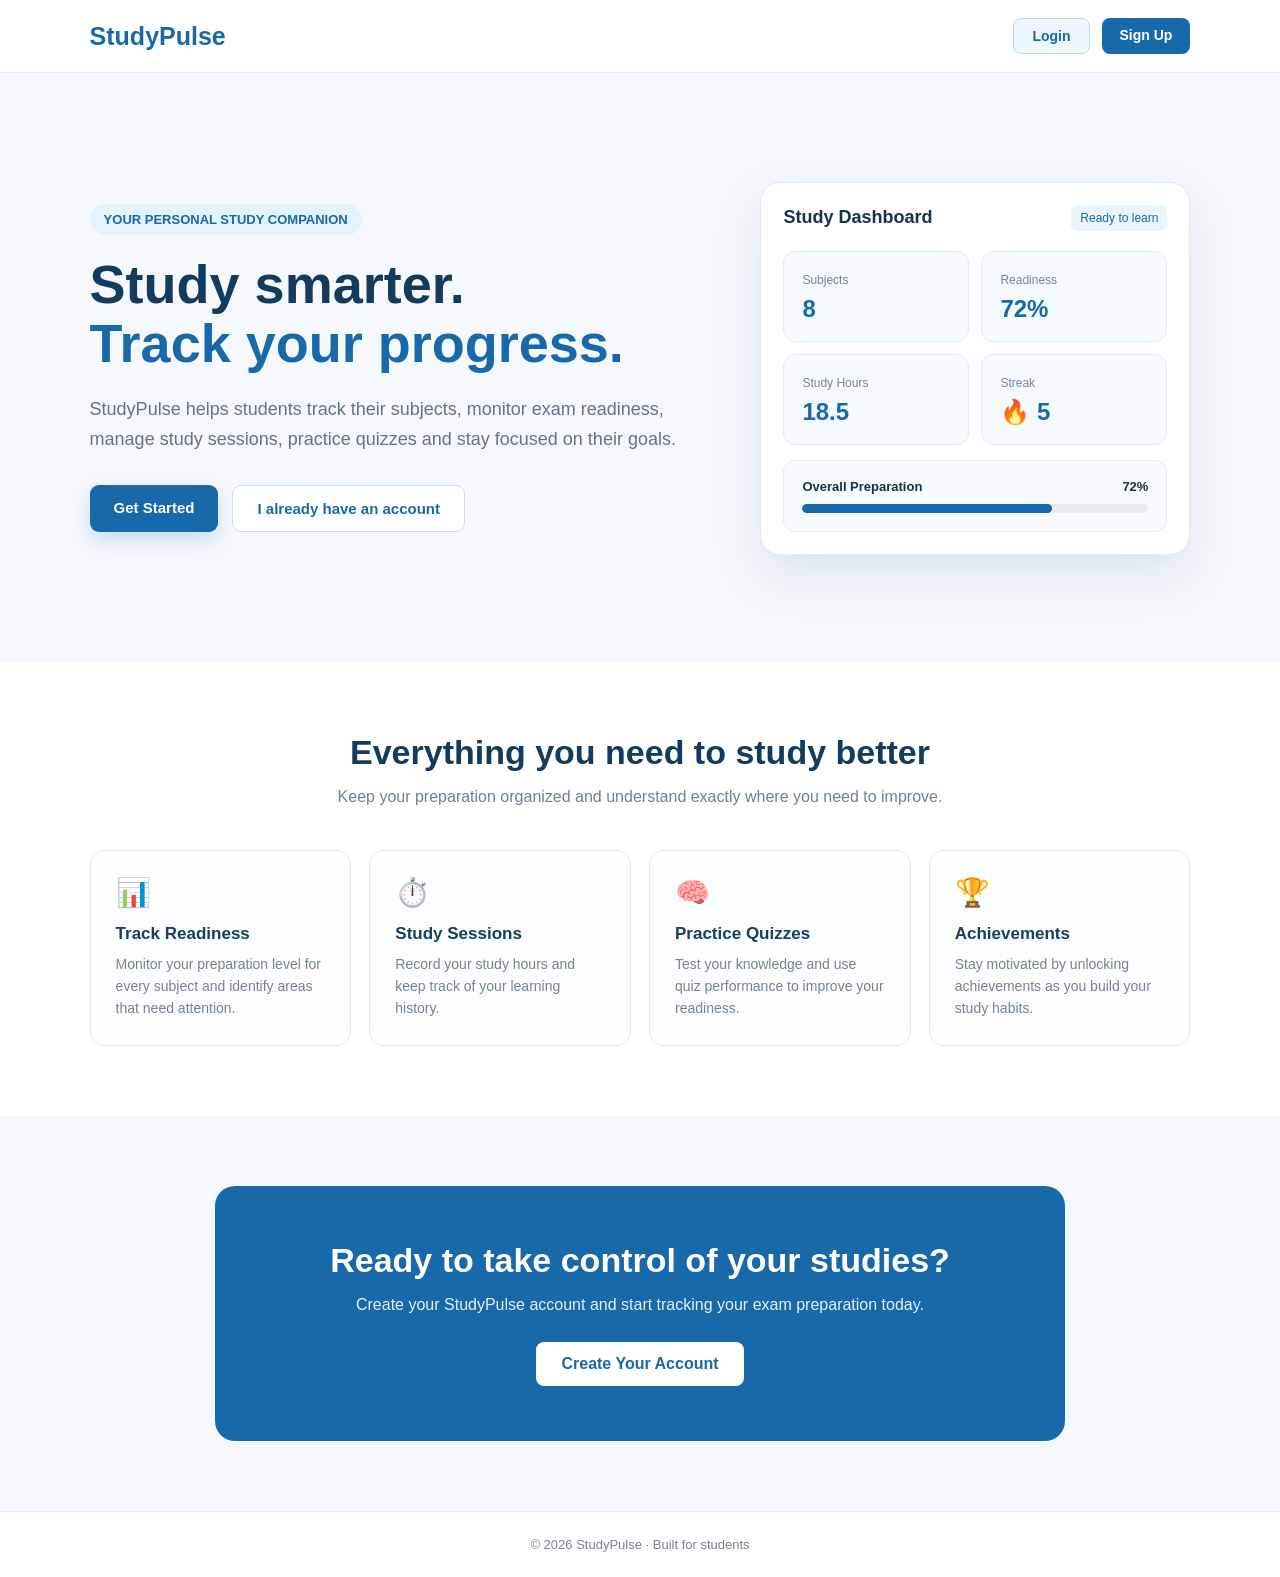
==== frontend/home.html @ 1348019b "Initial REVIORA project" ====
<!DOCTYPE html>
<html lang="en">
<head>
    <meta charset="UTF-8">
    <meta name="viewport" content="width=device-width, initial-scale=1.0">

    <title>StudyPulse | Study Smarter</title>

    <style>
        * {
            margin: 0;
            padding: 0;
            box-sizing: border-box;
        }

        body {
            font-family: Arial, sans-serif;
            background: #f5f9fd;
            color: #16324f;
        }

        /* NAVBAR */

        .navbar {
            width: 100%;
            background: white;
            border-bottom: 1px solid #e2edf5;
            padding: 18px 7%;
            display: flex;
            justify-content: space-between;
            align-items: center;
        }

        .logo {
            font-size: 25px;
            font-weight: 800;
            color: #1769aa;
        }

        .nav-buttons {
            display: flex;
            gap: 12px;
        }

        .nav-buttons a {
            text-decoration: none;
            padding: 9px 18px;
            border-radius: 8px;
            font-size: 14px;
            font-weight: 700;
        }

        .login-btn {
            color: #1769aa;
            border: 1px solid #bcd9ed;
            background: #eef7fd;
        }

        .signup-btn {
            color: white;
            background: #1769aa;
        }

        .nav-buttons a:hover {
            transform: translateY(-1px);
        }

        /* HERO */

        .hero {
            min-height: 590px;
            padding: 80px 7%;
            display: flex;
            align-items: center;
            justify-content: space-between;
            gap: 50px;
        }

        .hero-content {
            max-width: 590px;
        }

        .tag {
            display: inline-block;
            background: #e4f2fc;
            color: #1769aa;
            padding: 8px 14px;
            border-radius: 20px;
            font-size: 13px;
            font-weight: 700;
            margin-bottom: 20px;
        }

        .hero h1 {
            font-size: 54px;
            line-height: 1.1;
            margin-bottom: 20px;
            color: #123b5d;
        }

        .hero h1 span {
            color: #1769aa;
        }

        .hero p {
            font-size: 18px;
            line-height: 1.7;
            color: #60758a;
            margin-bottom: 30px;
        }

        .hero-buttons {
            display: flex;
            gap: 14px;
        }

        .primary-btn,
        .secondary-btn {
            text-decoration: none;
            padding: 14px 24px;
            border-radius: 9px;
            font-weight: 700;
            font-size: 15px;
            display: inline-block;
        }

        .primary-btn {
            background: #1769aa;
            color: white;
            box-shadow: 0 8px 20px rgba(23, 105, 170, 0.2);
        }

        .secondary-btn {
            background: white;
            color: #1769aa;
            border: 1px solid #c5dfef;
        }

        .primary-btn:hover,
        .secondary-btn:hover {
            transform: translateY(-2px);
        }

        /* DASHBOARD PREVIEW */

        .preview {
            width: 430px;
            background: white;
            border: 1px solid #dceaf4;
            border-radius: 20px;
            padding: 22px;
            box-shadow: 0 20px 50px rgba(35, 83, 120, 0.12);
        }

        .preview-header {
            display: flex;
            justify-content: space-between;
            align-items: center;
            margin-bottom: 20px;
        }

        .preview-header strong {
            font-size: 18px;
        }

        .preview-header span {
            font-size: 12px;
            color: #1769aa;
            background: #e9f5fd;
            padding: 6px 9px;
            border-radius: 6px;
        }

        .stats {
            display: grid;
            grid-template-columns: repeat(2, 1fr);
            gap: 12px;
        }

        .stat-card {
            padding: 18px;
            background: #f5faff;
            border: 1px solid #e1edf5;
            border-radius: 12px;
        }

        .stat-card small {
            color: #72869a;
            font-size: 12px;
        }

        .stat-card h3 {
            margin-top: 7px;
            font-size: 24px;
            color: #1769aa;
        }

        .progress-box {
            margin-top: 15px;
            padding: 18px;
            border-radius: 12px;
            background: #f8fbfe;
            border: 1px solid #e1edf5;
        }

        .progress-top {
            display: flex;
            justify-content: space-between;
            margin-bottom: 10px;
            font-size: 13px;
            font-weight: 700;
        }

        .progress-bar {
            height: 9px;
            background: #e5edf3;
            border-radius: 10px;
            overflow: hidden;
        }

        .progress-fill {
            height: 100%;
            width: 72%;
            background: #1769aa;
            border-radius: 10px;
        }

        /* FEATURES */

        .features-section {
            background: white;
            padding: 70px 7%;
        }

        .section-heading {
            text-align: center;
            max-width: 650px;
            margin: auto;
        }

        .section-heading h2 {
            font-size: 34px;
            color: #123b5d;
            margin-bottom: 12px;
        }

        .section-heading p {
            color: #6d8193;
            line-height: 1.6;
        }

        .features {
            margin-top: 40px;
            display: grid;
            grid-template-columns: repeat(4, 1fr);
            gap: 18px;
        }

        .feature-card {
            padding: 25px;
            border: 1px solid #e0ebf3;
            border-radius: 14px;
            background: #fbfdff;
            transition: 0.2s;
        }

        .feature-card:hover {
            transform: translateY(-4px);
            box-shadow: 0 12px 25px rgba(35, 83, 120, 0.08);
        }

        .feature-icon {
            font-size: 28px;
            margin-bottom: 15px;
        }

        .feature-card h3 {
            font-size: 17px;
            margin-bottom: 9px;
            color: #173f5f;
        }

        .feature-card p {
            color: #718496;
            font-size: 14px;
            line-height: 1.6;
        }

        /* CTA */

        .cta {
            padding: 70px 7%;
            text-align: center;
        }

        .cta-box {
            max-width: 850px;
            margin: auto;
            background: #1769aa;
            color: white;
            padding: 55px 30px;
            border-radius: 20px;
        }

        .cta-box h2 {
            font-size: 34px;
            margin-bottom: 12px;
        }

        .cta-box p {
            opacity: 0.9;
            margin-bottom: 25px;
            line-height: 1.6;
        }

        .cta-box a {
            display: inline-block;
            text-decoration: none;
            background: white;
            color: #1769aa;
            padding: 13px 25px;
            border-radius: 8px;
            font-weight: 700;
        }

        /* FOOTER */

        footer {
            background: white;
            border-top: 1px solid #e2edf5;
            padding: 25px 7%;
            text-align: center;
            color: #718496;
            font-size: 13px;
        }

        /* MOBILE */

        @media (max-width: 850px) {
            .hero {
                flex-direction: column;
                text-align: center;
                padding-top: 55px;
            }

            .hero-buttons {
                justify-content: center;
            }

            .preview {
                width: 100%;
                max-width: 500px;
            }

            .features {
                grid-template-columns: repeat(2, 1fr);
            }
        }

        @media (max-width: 550px) {
            .navbar {
                padding: 15px 5%;
            }

            .logo {
                font-size: 21px;
            }

            .nav-buttons a {
                padding: 8px 11px;
                font-size: 12px;
            }

            .hero {
                padding: 50px 5%;
                min-height: auto;
            }

            .hero h1 {
                font-size: 39px;
            }

            .hero p {
                font-size: 15px;
            }

            .hero-buttons {
                flex-direction: column;
            }

            .primary-btn,
            .secondary-btn {
                width: 100%;
            }

            .preview {
                padding: 16px;
            }

            .features-section,
            .cta {
                padding: 50px 5%;
            }

            .features {
                grid-template-columns: 1fr;
            }

            .section-heading h2,
            .cta-box h2 {
                font-size: 28px;
            }
        }
    </style>
</head>

<body>

    <!-- NAVBAR -->

    <nav class="navbar">
        <div class="logo">StudyPulse</div>

        <div class="nav-buttons">
            <a href="login.html" class="login-btn">Login</a>
            <a href="signup.html" class="signup-btn">Sign Up</a>
        </div>
    </nav>


    <!-- HERO SECTION -->

    <section class="hero">

        <div class="hero-content">

            <div class="tag">YOUR PERSONAL STUDY COMPANION</div>

            <h1>
                Study smarter.<br>
                <span>Track your progress.</span>
            </h1>

            <p>
                StudyPulse helps students track their subjects,
                monitor exam readiness, manage study sessions,
                practice quizzes and stay focused on their goals.
            </p>

            <div class="hero-buttons">
                <a href="signup.html" class="primary-btn">
                    Get Started
                </a>

                <a href="login.html" class="secondary-btn">
                    I already have an account
                </a>
            </div>

        </div>


        <!-- DASHBOARD PREVIEW -->

        <div class="preview">

            <div class="preview-header">
                <strong>Study Dashboard</strong>
                <span>Ready to learn</span>
            </div>

            <div class="stats">

                <div class="stat-card">
                    <small>Subjects</small>
                    <h3>8</h3>
                </div>

                <div class="stat-card">
                    <small>Readiness</small>
                    <h3>72%</h3>
                </div>

                <div class="stat-card">
                    <small>Study Hours</small>
                    <h3>18.5</h3>
                </div>

                <div class="stat-card">
                    <small>Streak</small>
                    <h3>🔥 5</h3>
                </div>

            </div>

            <div class="progress-box">

                <div class="progress-top">
                    <span>Overall Preparation</span>
                    <span>72%</span>
                </div>

                <div class="progress-bar">
                    <div class="progress-fill"></div>
                </div>

            </div>

        </div>

    </section>


    <!-- FEATURES -->

    <section class="features-section">

        <div class="section-heading">

            <h2>Everything you need to study better</h2>

            <p>
                Keep your preparation organized and understand
                exactly where you need to improve.
            </p>

        </div>


        <div class="features">

            <div class="feature-card">
                <div class="feature-icon">📊</div>
                <h3>Track Readiness</h3>
                <p>
                    Monitor your preparation level for every subject
                    and identify areas that need attention.
                </p>
            </div>

            <div class="feature-card">
                <div class="feature-icon">⏱️</div>
                <h3>Study Sessions</h3>
                <p>
                    Record your study hours and keep track of your
                    learning history.
                </p>
            </div>

            <div class="feature-card">
                <div class="feature-icon">🧠</div>
                <h3>Practice Quizzes</h3>
                <p>
                    Test your knowledge and use quiz performance
                    to improve your readiness.
                </p>
            </div>

            <div class="feature-card">
                <div class="feature-icon">🏆</div>
                <h3>Achievements</h3>
                <p>
                    Stay motivated by unlocking achievements as
                    you build your study habits.
                </p>
            </div>

        </div>

    </section>


    <!-- CTA -->

    <section class="cta">

        <div class="cta-box">

            <h2>Ready to take control of your studies?</h2>

            <p>
                Create your StudyPulse account and start tracking
                your exam preparation today.
            </p>

            <a href="signup.html">Create Your Account</a>

        </div>

    </section>


    <!-- FOOTER -->

    <footer>
        © 2026 StudyPulse · Built for students
    </footer>

</body>
</html>
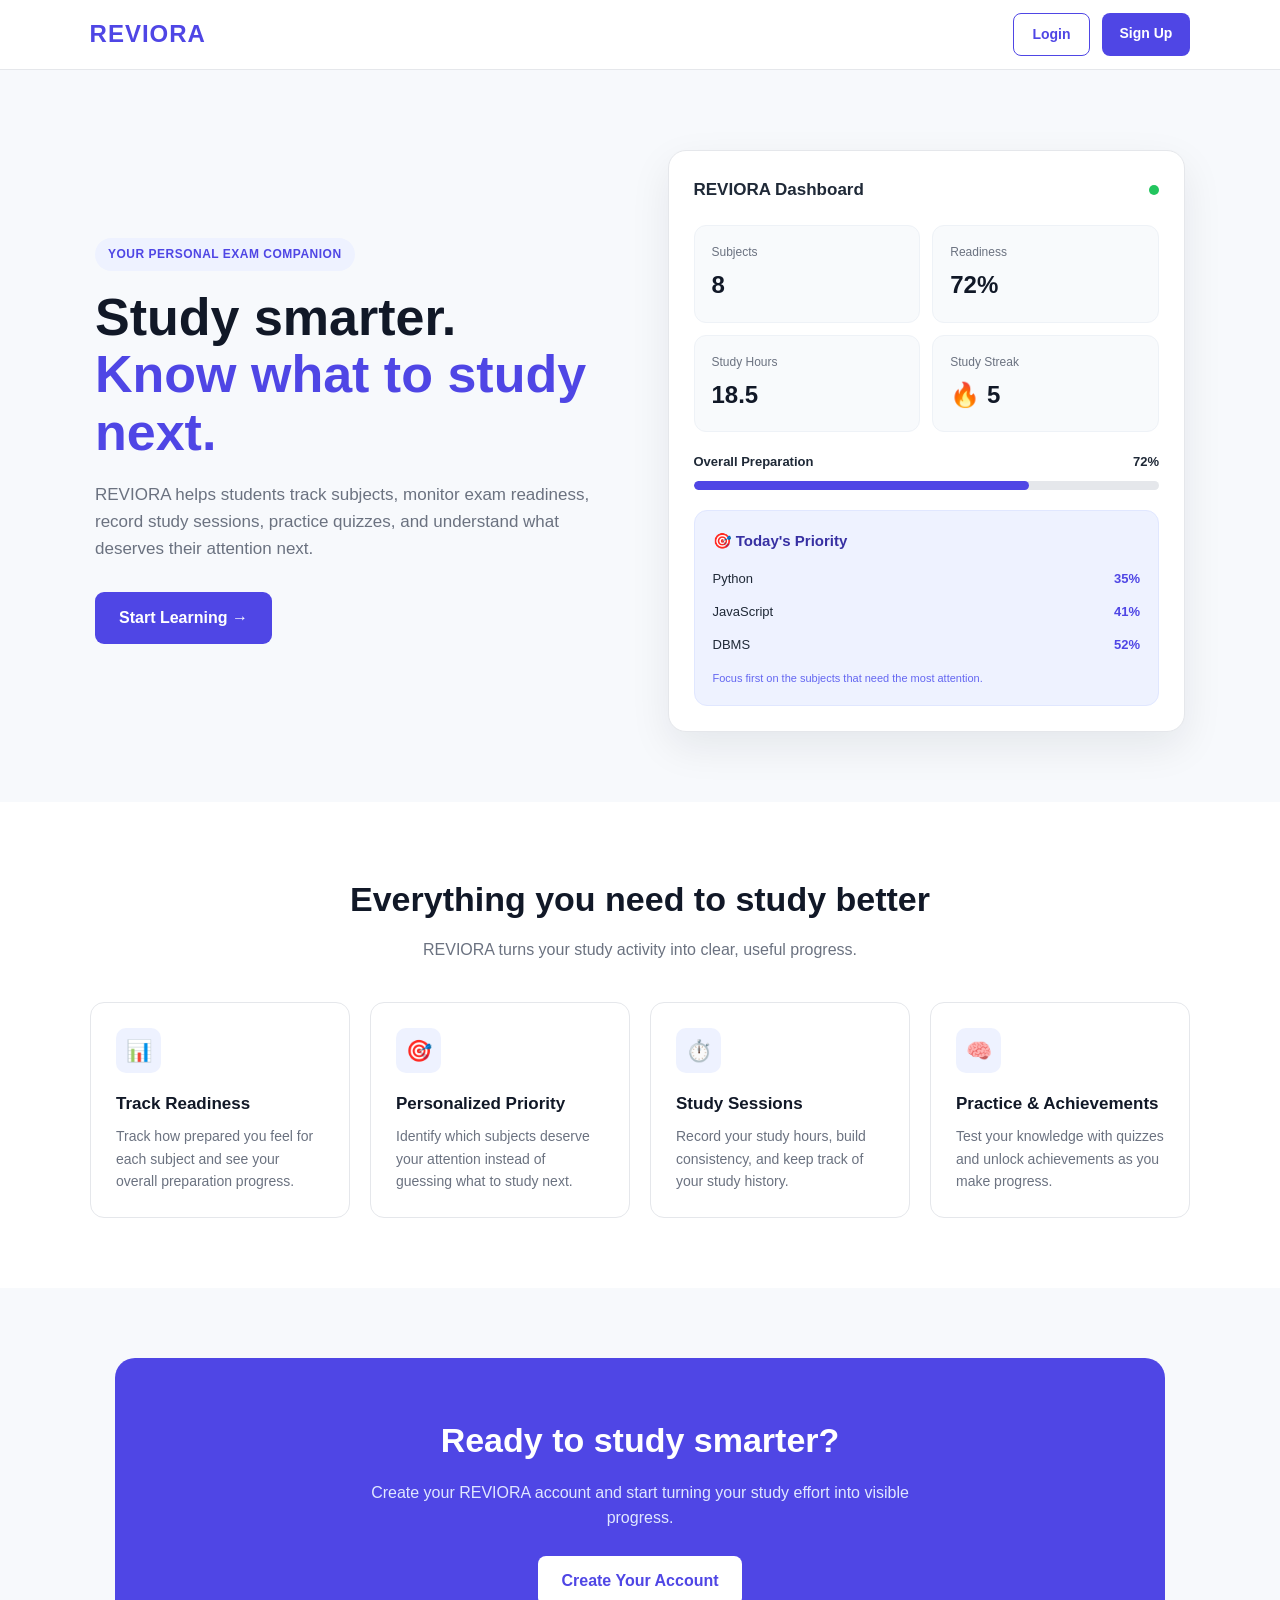
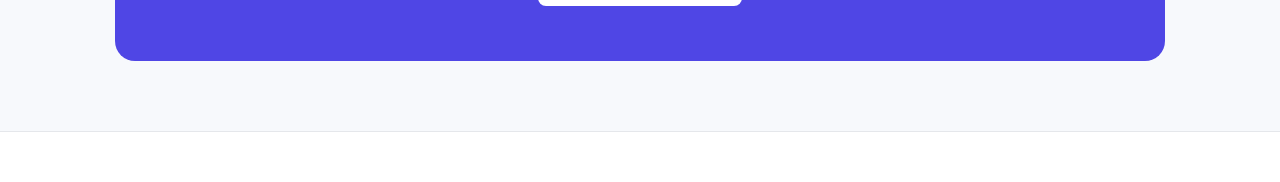
==== commit ce44978c: "Update REVIORA branding and README" ====
--- a/frontend/home.html
+++ b/frontend/home.html
@@ -1,12 +1,14 @@
 <!DOCTYPE html>
 <html lang="en">
+
 <head>
     <meta charset="UTF-8">
     <meta name="viewport" content="width=device-width, initial-scale=1.0">
 
-    <title>StudyPulse | Study Smarter</title>
+    <title>REVIORA | Study Smarter</title>
 
     <style>
+
         * {
             margin: 0;
             padding: 0;
@@ -15,26 +17,29 @@
 
         body {
             font-family: Arial, sans-serif;
-            background: #f5f9fd;
-            color: #16324f;
-        }
-
-        /* NAVBAR */
-
-        .navbar {
-            width: 100%;
+            background: #f7f9fc;
+            color: #1f2937;
+            line-height: 1.6;
+        }
+        
+        nav {
+            height: 70px;
             background: white;
-            border-bottom: 1px solid #e2edf5;
-            padding: 18px 7%;
             display: flex;
+            align-items: center;
             justify-content: space-between;
-            align-items: center;
+            padding: 0 7%;
+            border-bottom: 1px solid #e5e7eb;
+            position: sticky;
+            top: 0;
+            z-index: 100;
         }
 
         .logo {
-            font-size: 25px;
+            font-size: 24px;
             font-weight: 800;
-            color: #1769aa;
+            color: #4f46e5;
+            letter-spacing: 1px;
         }
 
         .nav-buttons {
@@ -47,185 +52,192 @@
             padding: 9px 18px;
             border-radius: 8px;
             font-size: 14px;
-            font-weight: 700;
+            font-weight: 600;
+            transition: 0.2s;
         }
 
         .login-btn {
-            color: #1769aa;
-            border: 1px solid #bcd9ed;
-            background: #eef7fd;
+            color: #4f46e5;
+            border: 1px solid #4f46e5;
+            background: white;
+        }
+
+        .login-btn:hover {
+            background: #eef2ff;
         }
 
         .signup-btn {
             color: white;
-            background: #1769aa;
-        }
-
-        .nav-buttons a:hover {
-            transform: translateY(-1px);
-        }
-
-        /* HERO */
+            background: #4f46e5;
+        }
+
+        .signup-btn:hover {
+            background: #4338ca;
+        }
 
         .hero {
-            min-height: 590px;
-            padding: 80px 7%;
-            display: flex;
+            max-width: 1150px;
+            margin: auto;
+            padding: 80px 30px 70px;
+            display: grid;
+            grid-template-columns: 1fr 1fr;
+            gap: 55px;
             align-items: center;
-            justify-content: space-between;
-            gap: 50px;
-        }
-
-        .hero-content {
-            max-width: 590px;
-        }
-
-        .tag {
+        }
+
+        .hero-tag {
             display: inline-block;
-            background: #e4f2fc;
-            color: #1769aa;
-            padding: 8px 14px;
+            color: #4f46e5;
+            background: #eef2ff;
+            padding: 7px 13px;
             border-radius: 20px;
-            font-size: 13px;
+            font-size: 12px;
             font-weight: 700;
+            letter-spacing: 0.5px;
+            margin-bottom: 18px;
+        }
+
+        .hero h1 {
+            font-size: 52px;
+            line-height: 1.1;
+            color: #111827;
             margin-bottom: 20px;
         }
 
-        .hero h1 {
-            font-size: 54px;
-            line-height: 1.1;
-            margin-bottom: 20px;
-            color: #123b5d;
-        }
-
         .hero h1 span {
-            color: #1769aa;
-        }
-
-        .hero p {
-            font-size: 18px;
-            line-height: 1.7;
-            color: #60758a;
+            color: #4f46e5;
+        }
+
+        .hero-text {
+            font-size: 17px;
+            color: #6b7280;
+            max-width: 540px;
             margin-bottom: 30px;
         }
 
-        .hero-buttons {
-            display: flex;
-            gap: 14px;
-        }
-
-        .primary-btn,
-        .secondary-btn {
+        .hero-button {
+            display: inline-block;
             text-decoration: none;
-            padding: 14px 24px;
+            background: #4f46e5;
+            color: white;
+            padding: 13px 24px;
             border-radius: 9px;
             font-weight: 700;
-            font-size: 15px;
-            display: inline-block;
-        }
-
-        .primary-btn {
-            background: #1769aa;
-            color: white;
-            box-shadow: 0 8px 20px rgba(23, 105, 170, 0.2);
-        }
-
-        .secondary-btn {
+            transition: 0.2s;
+        }
+
+        .hero-button:hover {
+            background: #4338ca;
+            transform: translateY(-2px);
+        }
+
+        .dashboard-preview {
             background: white;
-            color: #1769aa;
-            border: 1px solid #c5dfef;
-        }
-
-        .primary-btn:hover,
-        .secondary-btn:hover {
-            transform: translateY(-2px);
-        }
-
-        /* DASHBOARD PREVIEW */
-
-        .preview {
-            width: 430px;
-            background: white;
-            border: 1px solid #dceaf4;
-            border-radius: 20px;
-            padding: 22px;
-            box-shadow: 0 20px 50px rgba(35, 83, 120, 0.12);
+            border: 1px solid #e5e7eb;
+            border-radius: 18px;
+            padding: 25px;
+            box-shadow: 0 15px 40px rgba(15, 23, 42, 0.08);
         }
 
         .preview-header {
             display: flex;
             justify-content: space-between;
             align-items: center;
-            margin-bottom: 20px;
+            margin-bottom: 22px;
         }
 
         .preview-header strong {
-            font-size: 18px;
-        }
-
-        .preview-header span {
-            font-size: 12px;
-            color: #1769aa;
-            background: #e9f5fd;
-            padding: 6px 9px;
-            border-radius: 6px;
-        }
-
-        .stats {
+            font-size: 17px;
+        }
+
+        .preview-dot {
+            width: 10px;
+            height: 10px;
+            background: #22c55e;
+            border-radius: 50%;
+        }
+
+        .stats-grid {
             display: grid;
             grid-template-columns: repeat(2, 1fr);
             gap: 12px;
         }
 
         .stat-card {
-            padding: 18px;
-            background: #f5faff;
-            border: 1px solid #e1edf5;
+            padding: 17px;
             border-radius: 12px;
-        }
-
-        .stat-card small {
-            color: #72869a;
+            background: #f8fafc;
+            border: 1px solid #eef2f7;
+        }
+
+        .stat-card p {
+            color: #6b7280;
             font-size: 12px;
+            margin-bottom: 4px;
         }
 
         .stat-card h3 {
-            margin-top: 7px;
             font-size: 24px;
-            color: #1769aa;
-        }
-
-        .progress-box {
-            margin-top: 15px;
-            padding: 18px;
-            border-radius: 12px;
-            background: #f8fbfe;
-            border: 1px solid #e1edf5;
-        }
-
-        .progress-top {
+            color: #111827;
+        }
+
+        .progress-section {
+            margin-top: 20px;
+        }
+
+        .progress-title {
             display: flex;
             justify-content: space-between;
-            margin-bottom: 10px;
+            margin-bottom: 8px;
             font-size: 13px;
-            font-weight: 700;
+            font-weight: 600;
         }
 
         .progress-bar {
             height: 9px;
-            background: #e5edf3;
-            border-radius: 10px;
+            background: #e5e7eb;
+            border-radius: 20px;
             overflow: hidden;
         }
 
         .progress-fill {
             height: 100%;
             width: 72%;
-            background: #1769aa;
-            border-radius: 10px;
-        }
-
-        /* FEATURES */
+            background: #4f46e5;
+            border-radius: 20px;
+        }
+
+        .priority-box {
+            margin-top: 20px;
+            padding: 18px;
+            background: #eef2ff;
+            border-radius: 13px;
+            border: 1px solid #e0e7ff;
+        }
+
+        .priority-box h4 {
+            color: #3730a3;
+            margin-bottom: 10px;
+            font-size: 15px;
+        }
+
+        .priority-item {
+            display: flex;
+            justify-content: space-between;
+            padding: 6px 0;
+            font-size: 13px;
+        }
+
+        .priority-item span:last-child {
+            font-weight: 700;
+            color: #4f46e5;
+        }
+
+        .priority-note {
+            margin-top: 8px;
+            font-size: 11px;
+            color: #6366f1;
+        }
 
         .features-section {
             background: white;
@@ -240,361 +252,478 @@
 
         .section-heading h2 {
             font-size: 34px;
-            color: #123b5d;
-            margin-bottom: 12px;
+            color: #111827;
+            margin-bottom: 10px;
         }
 
         .section-heading p {
-            color: #6d8193;
-            line-height: 1.6;
+            color: #6b7280;
         }
 
         .features {
-            margin-top: 40px;
+            max-width: 1100px;
+            margin: 40px auto 0;
             display: grid;
             grid-template-columns: repeat(4, 1fr);
-            gap: 18px;
+            gap: 20px;
         }
 
         .feature-card {
             padding: 25px;
-            border: 1px solid #e0ebf3;
+            border: 1px solid #e5e7eb;
             border-radius: 14px;
-            background: #fbfdff;
+            background: white;
             transition: 0.2s;
         }
 
         .feature-card:hover {
-            transform: translateY(-4px);
-            box-shadow: 0 12px 25px rgba(35, 83, 120, 0.08);
+            transform: translateY(-5px);
+            box-shadow: 0 10px 25px rgba(15, 23, 42, 0.08);
+            border-color: #c7d2fe;
         }
 
         .feature-icon {
-            font-size: 28px;
-            margin-bottom: 15px;
+            width: 45px;
+            height: 45px;
+            display: flex;
+            align-items: center;
+            justify-content: center;
+            background: #eef2ff;
+            border-radius: 10px;
+            font-size: 21px;
+            margin-bottom: 17px;
         }
 
         .feature-card h3 {
             font-size: 17px;
-            margin-bottom: 9px;
-            color: #173f5f;
+            margin-bottom: 8px;
+            color: #111827;
         }
 
         .feature-card p {
-            color: #718496;
+            color: #6b7280;
             font-size: 14px;
-            line-height: 1.6;
-        }
-
-        /* CTA */
+        }
 
         .cta {
-            padding: 70px 7%;
+            max-width: 1050px;
+            margin: 70px auto;
+            padding: 55px 30px;
             text-align: center;
-        }
-
-        .cta-box {
-            max-width: 850px;
-            margin: auto;
-            background: #1769aa;
+            background: #4f46e5;
+            border-radius: 20px;
             color: white;
-            padding: 55px 30px;
-            border-radius: 20px;
-        }
-
-        .cta-box h2 {
+        }
+
+        .cta h2 {
             font-size: 34px;
             margin-bottom: 12px;
         }
 
-        .cta-box p {
-            opacity: 0.9;
-            margin-bottom: 25px;
-            line-height: 1.6;
-        }
-
-        .cta-box a {
+        .cta p {
+            max-width: 600px;
+            margin: 0 auto 25px;
+            color: #e0e7ff;
+        }
+
+        .cta a {
             display: inline-block;
+            background: white;
+            color: #4f46e5;
             text-decoration: none;
-            background: white;
-            color: #1769aa;
-            padding: 13px 25px;
+            padding: 12px 23px;
             border-radius: 8px;
             font-weight: 700;
-        }
-
-        /* FOOTER */
+            transition: 0.2s;
+        }
+
+        .cta a:hover {
+            background: #eef2ff;
+        }
 
         footer {
             background: white;
-            border-top: 1px solid #e2edf5;
-            padding: 25px 7%;
+            border-top: 1px solid #e5e7eb;
             text-align: center;
-            color: #718496;
+            padding: 25px;
+            color: #6b7280;
             font-size: 13px;
         }
 
-        /* MOBILE */
-
-        @media (max-width: 850px) {
+        @media (max-width: 950px) {
+
             .hero {
-                flex-direction: column;
+                grid-template-columns: 1fr;
                 text-align: center;
-                padding-top: 55px;
-            }
-
-            .hero-buttons {
-                justify-content: center;
-            }
-
-            .preview {
+            }
+
+            .hero-text {
+                margin-left: auto;
+                margin-right: auto;
+            }
+
+            .dashboard-preview {
+                max-width: 600px;
                 width: 100%;
-                max-width: 500px;
+                margin: auto;
             }
 
             .features {
                 grid-template-columns: repeat(2, 1fr);
             }
-        }
-
-        @media (max-width: 550px) {
-            .navbar {
-                padding: 15px 5%;
+
+        }
+
+        @media (max-width: 600px) {
+
+            nav {
+                padding: 0 20px;
             }
 
             .logo {
                 font-size: 21px;
             }
 
+            .nav-buttons {
+                gap: 6px;
+            }
+
             .nav-buttons a {
-                padding: 8px 11px;
+                padding: 8px 12px;
                 font-size: 12px;
             }
 
             .hero {
-                padding: 50px 5%;
-                min-height: auto;
+                padding: 55px 20px;
+                gap: 35px;
             }
 
             .hero h1 {
-                font-size: 39px;
-            }
-
-            .hero p {
+                font-size: 40px;
+            }
+
+            .hero-text {
                 font-size: 15px;
             }
 
-            .hero-buttons {
-                flex-direction: column;
-            }
-
-            .primary-btn,
-            .secondary-btn {
-                width: 100%;
-            }
-
-            .preview {
-                padding: 16px;
-            }
-
-            .features-section,
-            .cta {
-                padding: 50px 5%;
+            .dashboard-preview {
+                padding: 18px;
+            }
+
+            .stats-grid {
+                gap: 8px;
+            }
+
+            .stat-card {
+                padding: 13px;
+            }
+
+            .stat-card h3 {
+                font-size: 20px;
+            }
+
+            .features-section {
+                padding: 55px 20px;
+            }
+
+            .section-heading h2 {
+                font-size: 28px;
             }
 
             .features {
                 grid-template-columns: 1fr;
-            }
-
-            .section-heading h2,
-            .cta-box h2 {
+                margin-top: 30px;
+            }
+
+            .cta {
+                margin: 50px 20px;
+                padding: 40px 20px;
+            }
+
+            .cta h2 {
                 font-size: 28px;
             }
-        }
+
+        }
+
+        @media (max-width: 400px) {
+
+            .hero h1 {
+                font-size: 35px;
+            }
+
+            .nav-buttons a {
+                padding: 7px 9px;
+            }
+
+            .stats-grid {
+                grid-template-columns: 1fr 1fr;
+            }
+
+            .priority-item {
+                font-size: 12px;
+            }
+
+        }
+
     </style>
 </head>
 
 <body>
 
-    <!-- NAVBAR -->
-
-    <nav class="navbar">
-        <div class="logo">StudyPulse</div>
+    <nav>
+
+        <div class="logo">
+            REVIORA
+        </div>
 
         <div class="nav-buttons">
-            <a href="login.html" class="login-btn">Login</a>
-            <a href="signup.html" class="signup-btn">Sign Up</a>
+
+            <a href="login.html" class="login-btn">
+                Login
+            </a>
+
+            <a href="signup.html" class="signup-btn">
+                Sign Up
+            </a>
+
         </div>
+
     </nav>
 
-
-    <!-- HERO SECTION -->
-
-    <section class="hero">
-
-        <div class="hero-content">
-
-            <div class="tag">YOUR PERSONAL STUDY COMPANION</div>
-
-            <h1>
-                Study smarter.<br>
-                <span>Track your progress.</span>
-            </h1>
+    <main>
+
+        <section class="hero">
+
+            <div class="hero-content">
+
+                <div class="hero-tag">
+                    YOUR PERSONAL EXAM COMPANION
+                </div>
+
+                <h1>
+                    Study smarter.
+                    <br>
+                    <span>Know what to study next.</span>
+                </h1>
+
+                <p class="hero-text">
+                    REVIORA helps students track subjects, monitor exam
+                    readiness, record study sessions, practice quizzes,
+                    and understand what deserves their attention next.
+                </p>
+
+                <a href="signup.html" class="hero-button">
+                    Start Learning →
+                </a>
+
+            </div>
+
+            <div class="dashboard-preview">
+
+                <div class="preview-header">
+
+                    <strong>
+                        REVIORA Dashboard
+                    </strong>
+
+                    <div class="preview-dot"></div>
+
+                </div>
+
+
+                <div class="stats-grid">
+
+                    <div class="stat-card">
+                        <p>Subjects</p>
+                        <h3>8</h3>
+                    </div>
+
+                    <div class="stat-card">
+                        <p>Readiness</p>
+                        <h3>72%</h3>
+                    </div>
+
+                    <div class="stat-card">
+                        <p>Study Hours</p>
+                        <h3>18.5</h3>
+                    </div>
+
+                    <div class="stat-card">
+                        <p>Study Streak</p>
+                        <h3>🔥 5</h3>
+                    </div>
+
+                </div>
+
+
+                <div class="progress-section">
+
+                    <div class="progress-title">
+                        <span>Overall Preparation</span>
+                        <span>72%</span>
+                    </div>
+
+                    <div class="progress-bar">
+
+                        <div class="progress-fill"></div>
+
+                    </div>
+
+                </div>
+
+
+                <!-- Personalized Priority -->
+
+                <div class="priority-box">
+
+                    <h4>
+                        🎯 Today's Priority
+                    </h4>
+
+                    <div class="priority-item">
+                        <span>Python</span>
+                        <span>35%</span>
+                    </div>
+
+                    <div class="priority-item">
+                        <span>JavaScript</span>
+                        <span>41%</span>
+                    </div>
+
+                    <div class="priority-item">
+                        <span>DBMS</span>
+                        <span>52%</span>
+                    </div>
+
+                    <p class="priority-note">
+                        Focus first on the subjects that need the most attention.
+                    </p>
+
+                </div>
+
+            </div>
+
+        </section>
+
+        <section class="features-section">
+
+            <div class="section-heading">
+
+                <h2>
+                    Everything you need to study better
+                </h2>
+
+                <p>
+                    REVIORA turns your study activity into clear,
+                    useful progress.
+                </p>
+
+            </div>
+
+
+            <div class="features">
+
+
+                <div class="feature-card">
+
+                    <div class="feature-icon">
+                        📊
+                    </div>
+
+                    <h3>
+                        Track Readiness
+                    </h3>
+
+                    <p>
+                        Track how prepared you feel for each subject
+                        and see your overall preparation progress.
+                    </p>
+
+                </div>
+
+
+                <div class="feature-card">
+
+                    <div class="feature-icon">
+                        🎯
+                    </div>
+
+                    <h3>
+                        Personalized Priority
+                    </h3>
+
+                    <p>
+                        Identify which subjects deserve your attention
+                        instead of guessing what to study next.
+                    </p>
+
+                </div>
+
+
+                <div class="feature-card">
+
+                    <div class="feature-icon">
+                        ⏱️
+                    </div>
+
+                    <h3>
+                        Study Sessions
+                    </h3>
+
+                    <p>
+                        Record your study hours, build consistency,
+                        and keep track of your study history.
+                    </p>
+
+                </div>
+
+
+                <div class="feature-card">
+
+                    <div class="feature-icon">
+                        🧠
+                    </div>
+
+                    <h3>
+                        Practice & Achievements
+                    </h3>
+
+                    <p>
+                        Test your knowledge with quizzes and unlock
+                        achievements as you make progress.
+                    </p>
+
+                </div>
+
+
+            </div>
+
+        </section>
+
+        <section class="cta">
+
+            <h2>
+                Ready to study smarter?
+            </h2>
 
             <p>
-                StudyPulse helps students track their subjects,
-                monitor exam readiness, manage study sessions,
-                practice quizzes and stay focused on their goals.
+                Create your REVIORA account and start turning
+                your study effort into visible progress.
             </p>
 
-            <div class="hero-buttons">
-                <a href="signup.html" class="primary-btn">
-                    Get Started
-                </a>
-
-                <a href="login.html" class="secondary-btn">
-                    I already have an account
-                </a>
-            </div>
-
-        </div>
-
-
-        <!-- DASHBOARD PREVIEW -->
-
-        <div class="preview">
-
-            <div class="preview-header">
-                <strong>Study Dashboard</strong>
-                <span>Ready to learn</span>
-            </div>
-
-            <div class="stats">
-
-                <div class="stat-card">
-                    <small>Subjects</small>
-                    <h3>8</h3>
-                </div>
-
-                <div class="stat-card">
-                    <small>Readiness</small>
-                    <h3>72%</h3>
-                </div>
-
-                <div class="stat-card">
-                    <small>Study Hours</small>
-                    <h3>18.5</h3>
-                </div>
-
-                <div class="stat-card">
-                    <small>Streak</small>
-                    <h3>🔥 5</h3>
-                </div>
-
-            </div>
-
-            <div class="progress-box">
-
-                <div class="progress-top">
-                    <span>Overall Preparation</span>
-                    <span>72%</span>
-                </div>
-
-                <div class="progress-bar">
-                    <div class="progress-fill"></div>
-                </div>
-
-            </div>
-
-        </div>
-
-    </section>
-
-
-    <!-- FEATURES -->
-
-    <section class="features-section">
-
-        <div class="section-heading">
-
-            <h2>Everything you need to study better</h2>
-
-            <p>
-                Keep your preparation organized and understand
-                exactly where you need to improve.
-            </p>
-
-        </div>
-
-
-        <div class="features">
-
-            <div class="feature-card">
-                <div class="feature-icon">📊</div>
-                <h3>Track Readiness</h3>
-                <p>
-                    Monitor your preparation level for every subject
-                    and identify areas that need attention.
-                </p>
-            </div>
-
-            <div class="feature-card">
-                <div class="feature-icon">⏱️</div>
-                <h3>Study Sessions</h3>
-                <p>
-                    Record your study hours and keep track of your
-                    learning history.
-                </p>
-            </div>
-
-            <div class="feature-card">
-                <div class="feature-icon">🧠</div>
-                <h3>Practice Quizzes</h3>
-                <p>
-                    Test your knowledge and use quiz performance
-                    to improve your readiness.
-                </p>
-            </div>
-
-            <div class="feature-card">
-                <div class="feature-icon">🏆</div>
-                <h3>Achievements</h3>
-                <p>
-                    Stay motivated by unlocking achievements as
-                    you build your study habits.
-                </p>
-            </div>
-
-        </div>
-
-    </section>
-
-
-    <!-- CTA -->
-
-    <section class="cta">
-
-        <div class="cta-box">
-
-            <h2>Ready to take control of your studies?</h2>
-
-            <p>
-                Create your StudyPulse account and start tracking
-                your exam preparation today.
-            </p>
-
-            <a href="signup.html">Create Your Account</a>
-
-        </div>
-
-    </section>
-
-
-    <!-- FOOTER -->
+            <a href="signup.html">
+                Create Your Account
+            </a>
+
+        </section>
+
+    </main>
 
     <footer>
-        © 2026 StudyPulse · Built for students
+
     </footer>
 
 </body>
+
 </html>
